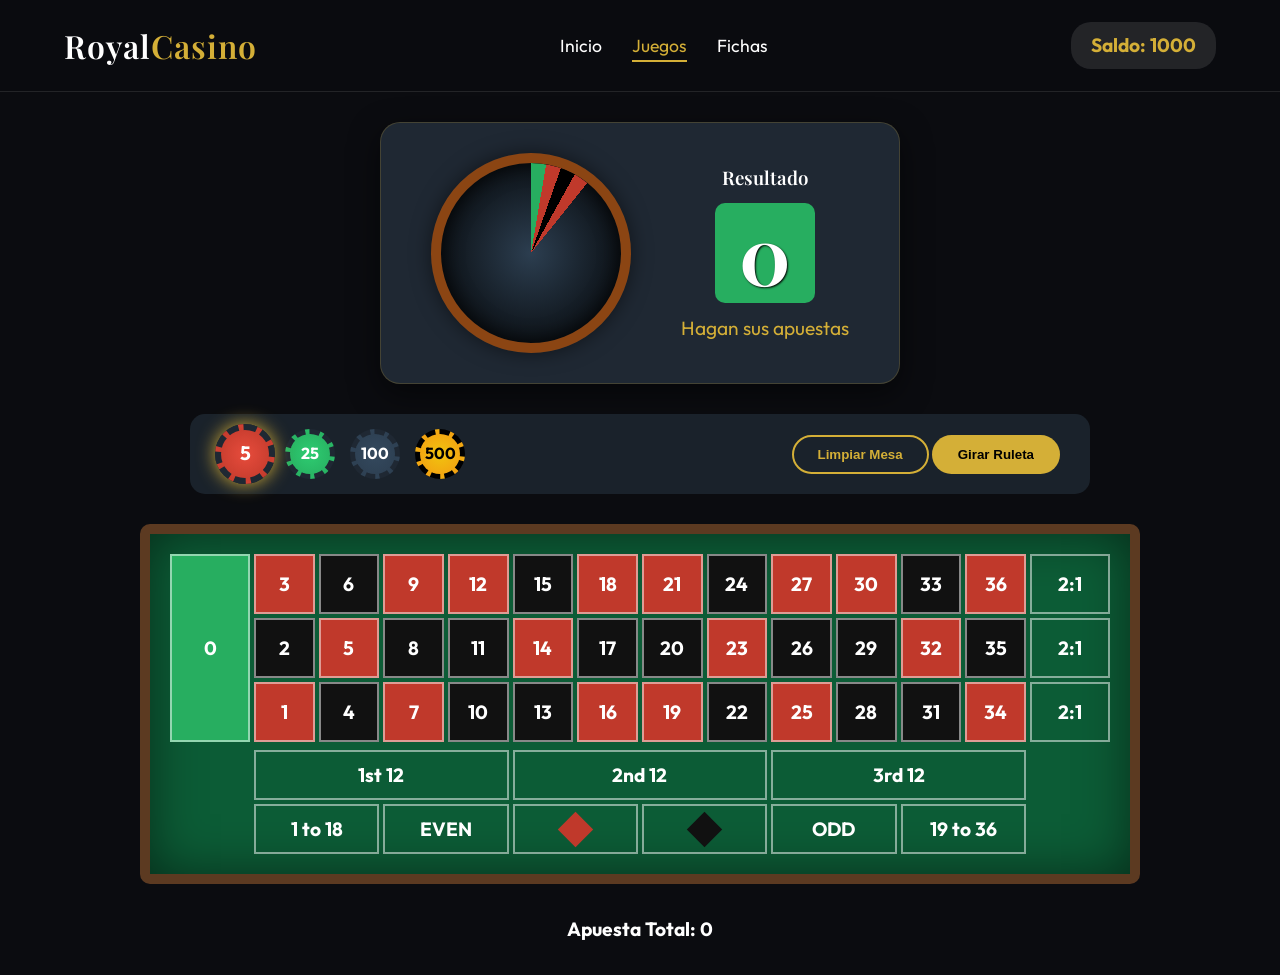
==== frontend/juego.html @ 2387dda2 "Implementació inicial de la ruleta" ====
<!DOCTYPE html>
<html lang="es">
<head>
    <meta charset="UTF-8">
    <meta name="viewport" content="width=device-width, initial-scale=1.0">
    <title>Ruleta Europea - Royal Casino</title>
    <link rel="stylesheet" href="css/style.css">
    <link rel="stylesheet" href="css/roulette.css">
    <link href="https://fonts.googleapis.com/css2?family=Outfit:wght@300;400;600;800&family=Playfair+Display:ital,wght@0,600;1,600&display=swap" rel="stylesheet">
</head>
<body>
    <header class="navbar">
        <div class="logo">
            <a href="index.html"><h1>Royal<span>Casino</span></h1></a>
        </div>
        <nav>
            <ul>
                <li><a href="index.html">Inicio</a></li>
                <li><a href="juego.html" class="active">Juegos</a></li>
                <li><a href="tienda.html">Fichas</a></li>
            </ul>
        </nav>
        <div class="user-actions">
            <div class="balance-display">Saldo: <span id="player-balance">1000</span></div>
        </div>
    </header>

    <main class="game-container">
        <!-- Visualización de la Ruleta y el Resultado -->
        <div class="roulette-display">
            <div class="wheel-container">
                <div id="wheel" class="wheel"></div>
                <div class="ball"></div>
            </div>
            <div class="result-display">
                <h3>Resultado</h3>
                <div id="last-result" class="result-number green">0</div>
                <p id="game-message">Hagan sus apuestas</p>
            </div>
        </div>

        <!-- Panel de Control y Fichas -->
        <div class="controls-panel">
            <div class="chip-selector">
                <div class="bet-chip active" data-value="5">5</div>
                <div class="bet-chip" data-value="25">25</div>
                <div class="bet-chip" data-value="100">100</div>
                <div class="bet-chip" data-value="500">500</div>
            </div>
            <div class="action-buttons">
                <button id="btn-clear" class="btn btn-secondary">Limpiar Mesa</button>
                <button id="btn-spin" class="btn btn-primary">Girar Ruleta</button>
            </div>
        </div>

        <!-- Tablero de Apuestas -->
        <div class="betting-board">
            <div class="board-inner">
                <!-- El número 0 -->
                <div class="bet-spot spot-0 green" data-bet="0">0</div>
                
                <!-- Números del 1 al 36 (Generados por JS o hardcodeados para layout) -->
                <div class="numbers-grid" id="numbers-grid">
                    <!-- Fila 3: 3, 6, 9... -->
                    <!-- Fila 2: 2, 5, 8... -->
                    <!-- Fila 1: 1, 4, 7... -->
                </div>
                
                <!-- Apuestas de 2 a 1 (Columnas) -->
                <div class="column-bets">
                    <div class="bet-spot col-bet" data-bet="col3">2:1</div>
                    <div class="bet-spot col-bet" data-bet="col2">2:1</div>
                    <div class="bet-spot col-bet" data-bet="col1">2:1</div>
                </div>

                <!-- Apuestas Externas (Docenas y Suertes sencillas) -->
                <div class="outside-bets">
                    <div class="dozens">
                        <div class="bet-spot dozen" data-bet="1st12">1st 12</div>
                        <div class="bet-spot dozen" data-bet="2nd12">2nd 12</div>
                        <div class="bet-spot dozen" data-bet="3rd12">3rd 12</div>
                    </div>
                    <div class="halves">
                        <div class="bet-spot half" data-bet="1to18">1 to 18</div>
                        <div class="bet-spot half" data-bet="even">EVEN</div>
                        <div class="bet-spot half red-diamond" data-bet="red"><div class="diamond red"></div></div>
                        <div class="bet-spot half black-diamond" data-bet="black"><div class="diamond black"></div></div>
                        <div class="bet-spot half" data-bet="odd">ODD</div>
                        <div class="bet-spot half" data-bet="19to36">19 to 36</div>
                    </div>
                </div>
            </div>
        </div>
        <div id="current-bet-info">Apuesta Total: <span id="total-bet-amount">0</span></div>
    </main>

    <script src="js/roulette.js"></script>
</body>
</html>
---- frontend/css/style.css ----
:root {
    --bg-color: #0b0c10;
    --surface-color: #1f2833;
    --primary-color: #d4af37; /* Gold */
    --primary-hover: #f1c40f;
    --secondary-color: #45a29e; /* Teal */
    --text-main: #ffffff;
    --text-muted: #c5c6c7;
    --font-heading: 'Playfair Display', serif;
    --font-body: 'Outfit', sans-serif;
    --transition-speed: 0.3s;
}

* {
    margin: 0;
    padding: 0;
    box-sizing: border-box;
}

body {
    background-color: var(--bg-color);
    color: var(--text-main);
    font-family: var(--font-body);
    line-height: 1.6;
    overflow-x: hidden;
}

/* Typography */
h1, h2, h3, h4 {
    font-family: var(--font-heading);
    font-weight: 600;
}

a {
    text-decoration: none;
    color: inherit;
    transition: color var(--transition-speed);
}

/* Buttons */
.btn {
    display: inline-block;
    padding: 10px 24px;
    border-radius: 30px;
    font-weight: 600;
    text-align: center;
    cursor: pointer;
    transition: all var(--transition-speed);
    border: 2px solid transparent;
}

.btn-large {
    padding: 15px 32px;
    font-size: 1.1rem;
}

.btn-primary {
    background-color: var(--primary-color);
    color: #000;
}

.btn-primary:hover {
    background-color: var(--primary-hover);
    box-shadow: 0 0 15px rgba(212, 175, 55, 0.5);
    transform: translateY(-2px);
}

.btn-secondary {
    background-color: transparent;
    border-color: var(--primary-color);
    color: var(--primary-color);
}

.btn-secondary:hover {
    background-color: rgba(212, 175, 55, 0.1);
    box-shadow: 0 0 15px rgba(212, 175, 55, 0.3);
    transform: translateY(-2px);
}

/* Navigation */
.navbar {
    display: flex;
    justify-content: space-between;
    align-items: center;
    padding: 20px 5%;
    background-color: rgba(11, 12, 16, 0.95);
    backdrop-filter: blur(10px);
    position: sticky;
    top: 0;
    z-index: 100;
    border-bottom: 1px solid rgba(255,255,255,0.1);
}

.logo h1 {
    font-size: 2rem;
    color: var(--text-main);
    letter-spacing: 1px;
}

.logo h1 span {
    color: var(--primary-color);
}

nav ul {
    list-style: none;
    display: flex;
    gap: 30px;
}

nav a {
    font-size: 1.1rem;
    position: relative;
}

nav a:hover, nav a.active {
    color: var(--primary-color);
}

nav a::after {
    content: '';
    position: absolute;
    width: 0;
    height: 2px;
    bottom: -5px;
    left: 0;
    background-color: var(--primary-color);
    transition: width var(--transition-speed);
}

nav a:hover::after, nav a.active::after {
    width: 100%;
}

.user-actions {
    display: flex;
    gap: 15px;
}

/* Hero Section */
.hero {
    display: flex;
    align-items: center;
    justify-content: space-between;
    min-height: 80vh;
    padding: 0 10%;
    background: radial-gradient(circle at top right, rgba(31, 40, 51, 0.8), var(--bg-color));
}

.hero-content {
    flex: 1;
    max-width: 600px;
}

.hero .title {
    font-size: 4rem;
    line-height: 1.1;
    margin-bottom: 20px;
    background: linear-gradient(45deg, #fff, var(--primary-color));
    -webkit-background-clip: text;
    -webkit-text-fill-color: transparent;
}

.hero .subtitle {
    font-size: 1.2rem;
    color: var(--text-muted);
    margin-bottom: 40px;
}

.hero-buttons {
    display: flex;
    gap: 20px;
}

/* Animations */
.hero-image {
    flex: 1;
    position: relative;
    height: 400px;
    display: flex;
    justify-content: center;
    align-items: center;
}

.chip {
    width: 100px;
    height: 100px;
    border-radius: 50%;
    position: absolute;
    border: 10px dashed var(--bg-color);
    box-shadow: 0 10px 30px rgba(0,0,0,0.5), inset 0 0 20px rgba(255,255,255,0.2);
    animation: float 6s ease-in-out infinite;
}

.chip-1 {
    background: radial-gradient(circle, #e74c3c, #c0392b);
    top: 20%;
    left: 20%;
    animation-delay: 0s;
}

.chip-2 {
    background: radial-gradient(circle, var(--primary-color), #b8860b);
    width: 130px;
    height: 130px;
    z-index: 2;
    animation-delay: 1.5s;
}

.chip-3 {
    background: radial-gradient(circle, #3498db, #2980b9);
    bottom: 20%;
    right: 20%;
    animation-delay: 3s;
}

@keyframes float {
    0% { transform: translateY(0) rotate(0deg); }
    50% { transform: translateY(-20px) rotate(10deg); }
    100% { transform: translateY(0) rotate(0deg); }
}

/* Responsive */
@media (max-width: 768px) {
    .navbar {
        flex-direction: column;
        gap: 20px;
    }
    
    .hero {
        flex-direction: column;
        text-align: center;
        padding-top: 40px;
    }
    
    .hero-content {
        margin-bottom: 40px;
    }
    
    .hero-buttons {
        justify-content: center;
    }
}
---- frontend/css/roulette.css ----
/* Estilos específicos para la Ruleta */

.game-container {
    padding: 30px 5%;
    display: flex;
    flex-direction: column;
    align-items: center;
    gap: 30px;
}

.balance-display {
    font-size: 1.2rem;
    font-weight: bold;
    color: var(--primary-color);
    background: rgba(255,255,255,0.1);
    padding: 8px 20px;
    border-radius: 20px;
}

/* Ruleta Visual */
.roulette-display {
    display: flex;
    align-items: center;
    gap: 50px;
    background: var(--surface-color);
    padding: 30px 50px;
    border-radius: 20px;
    box-shadow: 0 10px 30px rgba(0,0,0,0.5);
    border: 1px solid rgba(212, 175, 55, 0.2);
}

.wheel-container {
    width: 200px;
    height: 200px;
    border-radius: 50%;
    background: radial-gradient(circle, #2c3e50, #000);
    position: relative;
    border: 10px solid #8B4513; /* Wood rim */
    box-shadow: inset 0 0 20px rgba(0,0,0,0.8), 0 0 20px rgba(0,0,0,0.5);
    overflow: hidden;
}

.wheel {
    width: 100%;
    height: 100%;
    background: conic-gradient(
        #27ae60 0deg 9.7deg, 
        #c0392b 9.7deg 19.4deg, 
        #000 19.4deg 29.1deg,
        #c0392b 29.1deg 38.8deg,
        /* Simplificación visual del disco */
        transparent 38.8deg 360deg
    );
    border-radius: 50%;
    transition: transform 3s cubic-bezier(0.25, 0.1, 0.25, 1);
}

/* Simplificaremos la ruleta visual usando una animación CSS */
@keyframes spin {
    from { transform: rotate(0deg); }
    to { transform: rotate(3600deg); } /* 10 vueltas */
}

.wheel.spinning {
    animation: spin 4s cubic-bezier(0.2, 0.8, 0.2, 1) forwards;
}

.result-display {
    text-align: center;
}

.result-number {
    font-size: 5rem;
    font-weight: bold;
    font-family: var(--font-heading);
    width: 100px;
    height: 100px;
    line-height: 100px;
    border-radius: 10px;
    margin: 10px auto;
    color: white;
    text-shadow: 1px 1px 2px black;
}

.result-number.red { background-color: #c0392b; }
.result-number.black { background-color: #111; }
.result-number.green { background-color: #27ae60; }

#game-message {
    color: var(--primary-color);
    font-size: 1.2rem;
    height: 30px;
}

/* Controles de Fichas */
.controls-panel {
    display: flex;
    justify-content: space-between;
    align-items: center;
    width: 100%;
    max-width: 900px;
    background: rgba(31, 40, 51, 0.8);
    padding: 15px 30px;
    border-radius: 15px;
}

.chip-selector {
    display: flex;
    gap: 15px;
}

.bet-chip {
    width: 50px;
    height: 50px;
    border-radius: 50%;
    background: radial-gradient(circle, #fff, #ddd);
    color: #000;
    font-weight: bold;
    display: flex;
    align-items: center;
    justify-content: center;
    cursor: pointer;
    border: 5px dashed var(--surface-color);
    transition: transform 0.2s;
    user-select: none;
}

.bet-chip[data-value="5"] { background: radial-gradient(circle, #e74c3c, #c0392b); color: white; }
.bet-chip[data-value="25"] { background: radial-gradient(circle, #2ecc71, #27ae60); color: white; }
.bet-chip[data-value="100"] { background: radial-gradient(circle, #34495e, #2c3e50); color: white; }
.bet-chip[data-value="500"] { background: radial-gradient(circle, #f1c40f, #f39c12); color: black; border-color: black; }

.bet-chip.active {
    transform: scale(1.2);
    box-shadow: 0 0 15px var(--primary-color);
}

/* Tablero de Apuestas */
.betting-board {
    background-color: #0c5c36; /* Verde tapete clásico */
    padding: 20px;
    border-radius: 10px;
    border: 10px solid #5c3a21; /* Borde de madera */
    box-shadow: inset 0 0 50px rgba(0,0,0,0.5);
    width: 100%;
    max-width: 1000px;
    user-select: none;
}

.board-inner {
    display: grid;
    grid-template-columns: 80px 1fr 80px;
    grid-template-rows: auto auto;
    gap: 4px;
}

.spot-0 {
    grid-column: 1;
    grid-row: 1 / span 1;
    display: flex;
    align-items: center;
    justify-content: center;
    border: 2px solid white;
    font-size: 2rem;
    font-weight: bold;
    color: white;
    cursor: pointer;
    background-color: transparent;
    position: relative;
}

.spot-0:hover { background-color: rgba(255,255,255,0.2); }

.numbers-grid {
    grid-column: 2;
    grid-row: 1;
    display: grid;
    grid-template-columns: repeat(12, 1fr);
    grid-template-rows: repeat(3, 60px);
    gap: 4px;
}

.bet-spot {
    border: 2px solid rgba(255,255,255,0.5);
    display: flex;
    align-items: center;
    justify-content: center;
    font-weight: bold;
    color: white;
    cursor: pointer;
    font-size: 1.2rem;
    position: relative;
}

.bet-spot:hover {
    background-color: rgba(255,255,255,0.2);
}

.bet-spot.red { background-color: #c0392b; }
.bet-spot.black { background-color: #111; }
.bet-spot.green { background-color: #27ae60; }

.column-bets {
    grid-column: 3;
    grid-row: 1;
    display: grid;
    grid-template-rows: repeat(3, 60px);
    gap: 4px;
}

.outside-bets {
    grid-column: 2;
    grid-row: 2;
    margin-top: 4px;
    display: flex;
    flex-direction: column;
    gap: 4px;
}

.dozens {
    display: grid;
    grid-template-columns: repeat(3, 1fr);
    height: 50px;
    gap: 4px;
}

.halves {
    display: grid;
    grid-template-columns: repeat(6, 1fr);
    height: 50px;
    gap: 4px;
}

.diamond {
    width: 25px;
    height: 25px;
    transform: rotate(45deg);
}

.diamond.red { background-color: #c0392b; }
.diamond.black { background-color: #111; }

/* Fichas colocadas en el tablero */
.placed-chip {
    position: absolute;
    width: 30px;
    height: 30px;
    border-radius: 50%;
    display: flex;
    align-items: center;
    justify-content: center;
    font-size: 0.7rem;
    font-weight: bold;
    z-index: 10;
    pointer-events: none; /* Para no bloquear clics */
    box-shadow: 2px 2px 5px rgba(0,0,0,0.5);
    border: 2px dashed #333;
}

/* Colores de fichas en el tablero basados en valor */
.chip-val-5 { background: #e74c3c; color: white; }
.chip-val-25 { background: #2ecc71; color: white; }
.chip-val-100 { background: #34495e; color: white; }
.chip-val-500 { background: #f1c40f; color: black; border-color: black; }

#current-bet-info {
    font-size: 1.2rem;
    font-weight: bold;
    color: white;
}
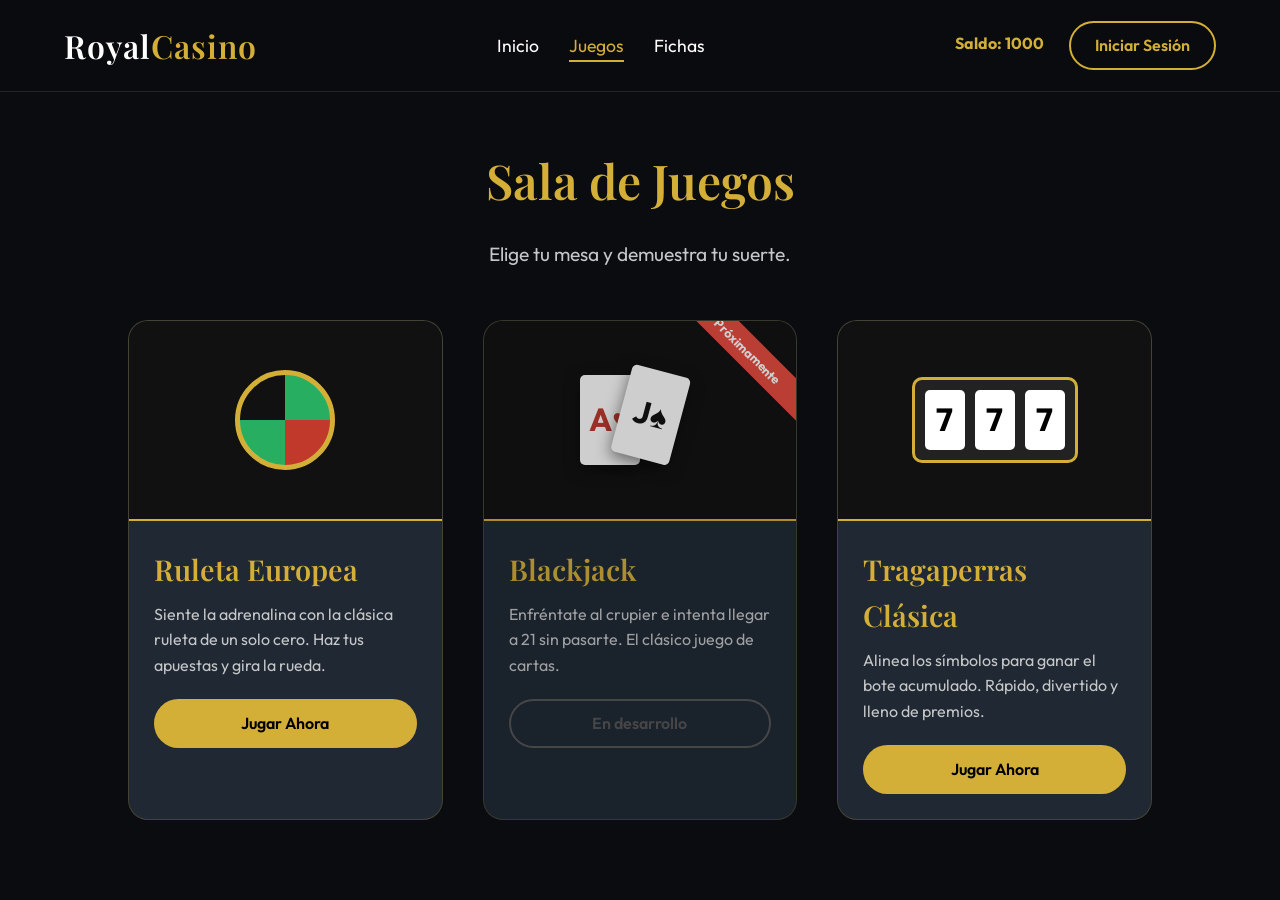
==== commit fbe6bfb1: "Implementacio de Tragaperras classico" ====
--- a/frontend/juego.html
+++ b/frontend/juego.html
@@ -3,10 +3,148 @@
 <head>
     <meta charset="UTF-8">
     <meta name="viewport" content="width=device-width, initial-scale=1.0">
-    <title>Ruleta Europea - Royal Casino</title>
+    <title>Juegos - Royal Casino</title>
     <link rel="stylesheet" href="css/style.css">
-    <link rel="stylesheet" href="css/roulette.css">
     <link href="https://fonts.googleapis.com/css2?family=Outfit:wght@300;400;600;800&family=Playfair+Display:ital,wght@0,600;1,600&display=swap" rel="stylesheet">
+    <style>
+        .games-lobby {
+            padding: 50px 10%;
+            text-align: center;
+        }
+        .lobby-title {
+            font-size: 3rem;
+            margin-bottom: 20px;
+            color: var(--primary-color);
+        }
+        .lobby-subtitle {
+            font-size: 1.2rem;
+            color: var(--text-muted);
+            margin-bottom: 50px;
+        }
+        .games-grid {
+            display: grid;
+            grid-template-columns: repeat(auto-fit, minmax(300px, 1fr));
+            gap: 40px;
+            justify-items: center;
+        }
+        .game-card {
+            background: var(--surface-color);
+            border-radius: 20px;
+            overflow: hidden;
+            width: 100%;
+            max-width: 350px;
+            transition: transform var(--transition-speed), box-shadow var(--transition-speed);
+            border: 1px solid rgba(212, 175, 55, 0.2);
+            text-decoration: none;
+            color: var(--text-main);
+            display: block;
+        }
+        .game-card:hover {
+            transform: translateY(-10px);
+            box-shadow: 0 15px 30px rgba(0,0,0,0.5), 0 0 20px rgba(212, 175, 55, 0.3);
+        }
+        .game-image {
+            height: 200px;
+            background: #111;
+            display: flex;
+            align-items: center;
+            justify-content: center;
+            font-size: 4rem;
+            border-bottom: 2px solid var(--primary-color);
+            position: relative;
+        }
+        /* Iconos CSS temporales para los juegos */
+        .icon-roulette {
+            width: 100px;
+            height: 100px;
+            border-radius: 50%;
+            background: conic-gradient(#27ae60 0 25%, #c0392b 25% 50%, #27ae60 50% 75%, #111 75% 100%);
+            border: 5px solid #d4af37;
+        }
+        .icon-cards {
+            display: flex;
+            gap: -10px;
+        }
+        .card {
+            width: 60px;
+            height: 90px;
+            background: white;
+            border-radius: 5px;
+            display: flex;
+            align-items: center;
+            justify-content: center;
+            color: #c0392b;
+            font-size: 2rem;
+            font-weight: bold;
+            box-shadow: 0 5px 15px rgba(0,0,0,0.5);
+        }
+        .card:nth-child(2) {
+            transform: rotate(15deg) translateX(-20px);
+            color: #111;
+            z-index: 2;
+        }
+        .icon-slots {
+            display: flex;
+            gap: 10px;
+            background: #222;
+            padding: 10px;
+            border-radius: 10px;
+            border: 3px solid #d4af37;
+        }
+        .slot-reel {
+            width: 40px;
+            height: 60px;
+            background: white;
+            color: black;
+            display: flex;
+            align-items: center;
+            justify-content: center;
+            font-size: 2rem;
+            font-weight: bold;
+            border-radius: 5px;
+        }
+
+        .game-info {
+            padding: 25px;
+            text-align: left;
+        }
+        .game-info h3 {
+            font-size: 1.8rem;
+            margin-bottom: 10px;
+            color: var(--primary-color);
+        }
+        .game-info p {
+            color: var(--text-muted);
+            margin-bottom: 20px;
+        }
+        .play-btn {
+            display: block;
+            width: 100%;
+            text-align: center;
+        }
+
+        .coming-soon {
+            position: absolute;
+            top: 15px;
+            right: -35px;
+            background: #e74c3c;
+            color: white;
+            padding: 5px 40px;
+            transform: rotate(45deg);
+            font-size: 0.8rem;
+            font-weight: bold;
+            z-index: 10;
+        }
+        .card-disabled {
+            pointer-events: none;
+            opacity: 0.8;
+        }
+        .card-disabled .play-btn {
+            background-color: transparent;
+            border-color: #555;
+            color: #555;
+        }
+    </style>
 </head>
 <body>
     <header class="navbar">
@@ -21,79 +159,73 @@
             </ul>
         </nav>
         <div class="user-actions">
-            <div class="balance-display">Saldo: <span id="player-balance">1000</span></div>
+            <div class="balance-display" style="color: var(--primary-color); font-weight: bold; padding: 10px;">
+                Saldo: <span id="lobby-balance">1000</span>
+            </div>
+            <a href="login.html" class="btn btn-secondary">Iniciar Sesión</a>
         </div>
     </header>
 
-    <main class="game-container">
-        <!-- Visualización de la Ruleta y el Resultado -->
-        <div class="roulette-display">
-            <div class="wheel-container">
-                <div id="wheel" class="wheel"></div>
-                <div class="ball"></div>
+    <main class="games-lobby">
+        <h2 class="lobby-title">Sala de Juegos</h2>
+        <p class="lobby-subtitle">Elige tu mesa y demuestra tu suerte.</p>
+
+        <div class="games-grid">
+            <!-- Tarjeta Ruleta -->
+            <a href="ruleta.html" class="game-card">
+                <div class="game-image">
+                    <div class="icon-roulette"></div>
+                </div>
+                <div class="game-info">
+                    <h3>Ruleta Europea</h3>
+                    <p>Siente la adrenalina con la clásica ruleta de un solo cero. Haz tus apuestas y gira la rueda.</p>
+                    <span class="btn btn-primary play-btn">Jugar Ahora</span>
+                </div>
+            </a>
+
+            <!-- Tarjeta Blackjack (Próximamente) -->
+            <div class="game-card card-disabled">
+                <div class="game-image">
+                    <div class="coming-soon">Próximamente</div>
+                    <div class="icon-cards">
+                        <div class="card">A♥</div>
+                        <div class="card">J♠</div>
+                    </div>
+                </div>
+                <div class="game-info">
+                    <h3>Blackjack</h3>
+                    <p>Enfréntate al crupier e intenta llegar a 21 sin pasarte. El clásico juego de cartas.</p>
+                    <span class="btn btn-secondary play-btn">En desarrollo</span>
+                </div>
             </div>
-            <div class="result-display">
-                <h3>Resultado</h3>
-                <div id="last-result" class="result-number green">0</div>
-                <p id="game-message">Hagan sus apuestas</p>
-            </div>
+
+            <!-- Tarjeta Tragaperras -->
+            <a href="slots.html" class="game-card">
+                <div class="game-image">
+                    <div class="icon-slots">
+                        <div class="slot-reel">7</div>
+                        <div class="slot-reel">7</div>
+                        <div class="slot-reel">7</div>
+                    </div>
+                </div>
+                <div class="game-info">
+                    <h3>Tragaperras Clásica</h3>
+                    <p>Alinea los símbolos para ganar el bote acumulado. Rápido, divertido y lleno de premios.</p>
+                    <span class="btn btn-primary play-btn">Jugar Ahora</span>
+                </div>
+            </a>
         </div>
-
-        <!-- Panel de Control y Fichas -->
-        <div class="controls-panel">
-            <div class="chip-selector">
-                <div class="bet-chip active" data-value="5">5</div>
-                <div class="bet-chip" data-value="25">25</div>
-                <div class="bet-chip" data-value="100">100</div>
-                <div class="bet-chip" data-value="500">500</div>
-            </div>
-            <div class="action-buttons">
-                <button id="btn-clear" class="btn btn-secondary">Limpiar Mesa</button>
-                <button id="btn-spin" class="btn btn-primary">Girar Ruleta</button>
-            </div>
-        </div>
-
-        <!-- Tablero de Apuestas -->
-        <div class="betting-board">
-            <div class="board-inner">
-                <!-- El número 0 -->
-                <div class="bet-spot spot-0 green" data-bet="0">0</div>
-                
-                <!-- Números del 1 al 36 (Generados por JS o hardcodeados para layout) -->
-                <div class="numbers-grid" id="numbers-grid">
-                    <!-- Fila 3: 3, 6, 9... -->
-                    <!-- Fila 2: 2, 5, 8... -->
-                    <!-- Fila 1: 1, 4, 7... -->
-                </div>
-                
-                <!-- Apuestas de 2 a 1 (Columnas) -->
-                <div class="column-bets">
-                    <div class="bet-spot col-bet" data-bet="col3">2:1</div>
-                    <div class="bet-spot col-bet" data-bet="col2">2:1</div>
-                    <div class="bet-spot col-bet" data-bet="col1">2:1</div>
-                </div>
-
-                <!-- Apuestas Externas (Docenas y Suertes sencillas) -->
-                <div class="outside-bets">
-                    <div class="dozens">
-                        <div class="bet-spot dozen" data-bet="1st12">1st 12</div>
-                        <div class="bet-spot dozen" data-bet="2nd12">2nd 12</div>
-                        <div class="bet-spot dozen" data-bet="3rd12">3rd 12</div>
-                    </div>
-                    <div class="halves">
-                        <div class="bet-spot half" data-bet="1to18">1 to 18</div>
-                        <div class="bet-spot half" data-bet="even">EVEN</div>
-                        <div class="bet-spot half red-diamond" data-bet="red"><div class="diamond red"></div></div>
-                        <div class="bet-spot half black-diamond" data-bet="black"><div class="diamond black"></div></div>
-                        <div class="bet-spot half" data-bet="odd">ODD</div>
-                        <div class="bet-spot half" data-bet="19to36">19 to 36</div>
-                    </div>
-                </div>
-            </div>
-        </div>
-        <div id="current-bet-info">Apuesta Total: <span id="total-bet-amount">0</span></div>
     </main>
 
-    <script src="js/roulette.js"></script>
+    <script>
+        // Sincronizar saldo en el lobby
+        document.addEventListener('DOMContentLoaded', () => {
+            const balanceElement = document.getElementById('lobby-balance');
+            const savedBalance = localStorage.getItem('casino_balance');
+            if (savedBalance) {
+                balanceElement.textContent = savedBalance;
+            }
+        });
+    </script>
 </body>
 </html>
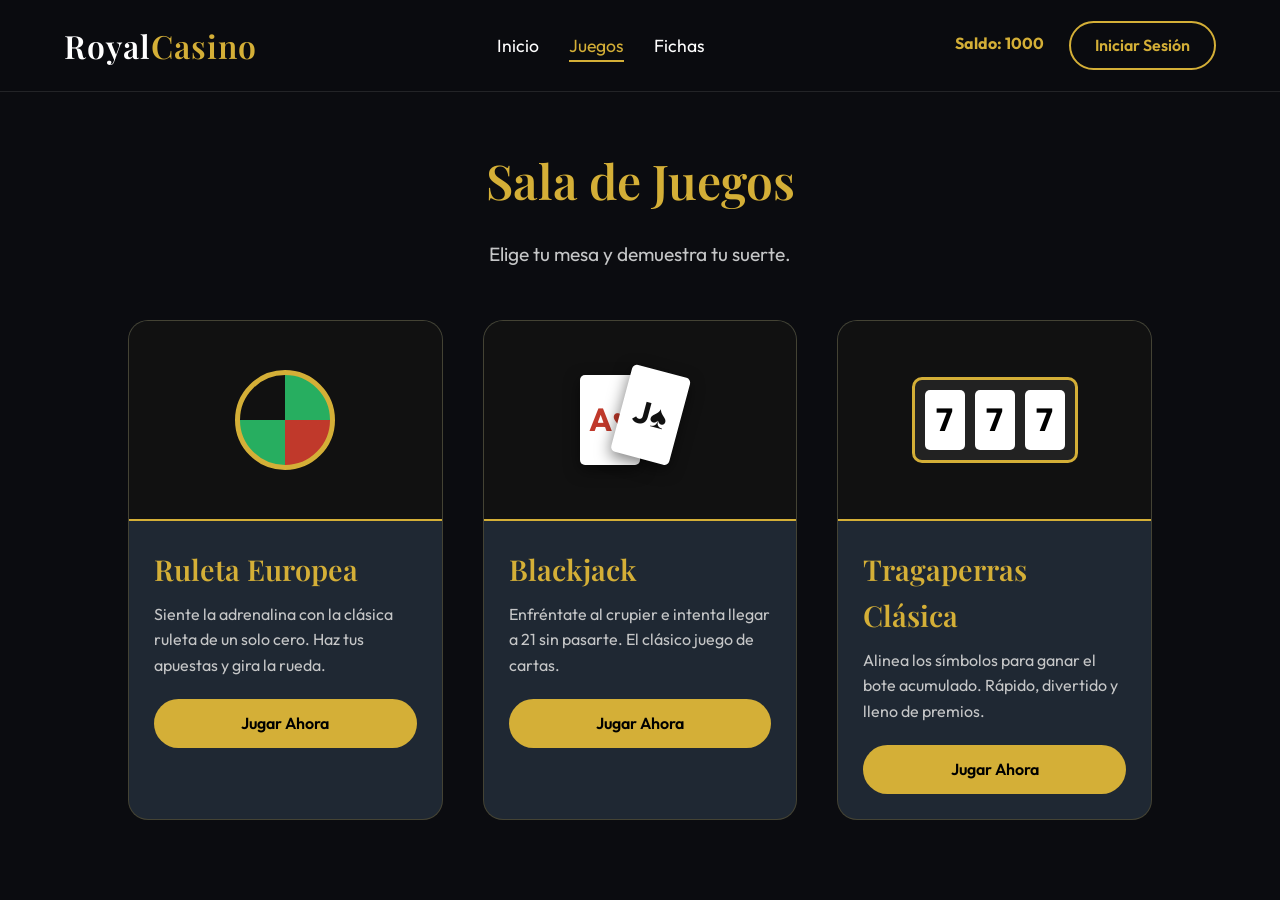
==== commit b108863b: "Implementacio de BlackJack" ====
--- a/frontend/juego.html
+++ b/frontend/juego.html
@@ -183,10 +183,9 @@
                 </div>
             </a>
 
-            <!-- Tarjeta Blackjack (Próximamente) -->
-            <div class="game-card card-disabled">
+            <!-- Tarjeta Blackjack -->
+            <a href="blackjack.html" class="game-card">
                 <div class="game-image">
-                    <div class="coming-soon">Próximamente</div>
                     <div class="icon-cards">
                         <div class="card">A♥</div>
                         <div class="card">J♠</div>
@@ -195,9 +194,9 @@
                 <div class="game-info">
                     <h3>Blackjack</h3>
                     <p>Enfréntate al crupier e intenta llegar a 21 sin pasarte. El clásico juego de cartas.</p>
-                    <span class="btn btn-secondary play-btn">En desarrollo</span>
-                </div>
-            </div>
+                    <span class="btn btn-primary play-btn">Jugar Ahora</span>
+                </div>
+            </a>
 
             <!-- Tarjeta Tragaperras -->
             <a href="slots.html" class="game-card">
